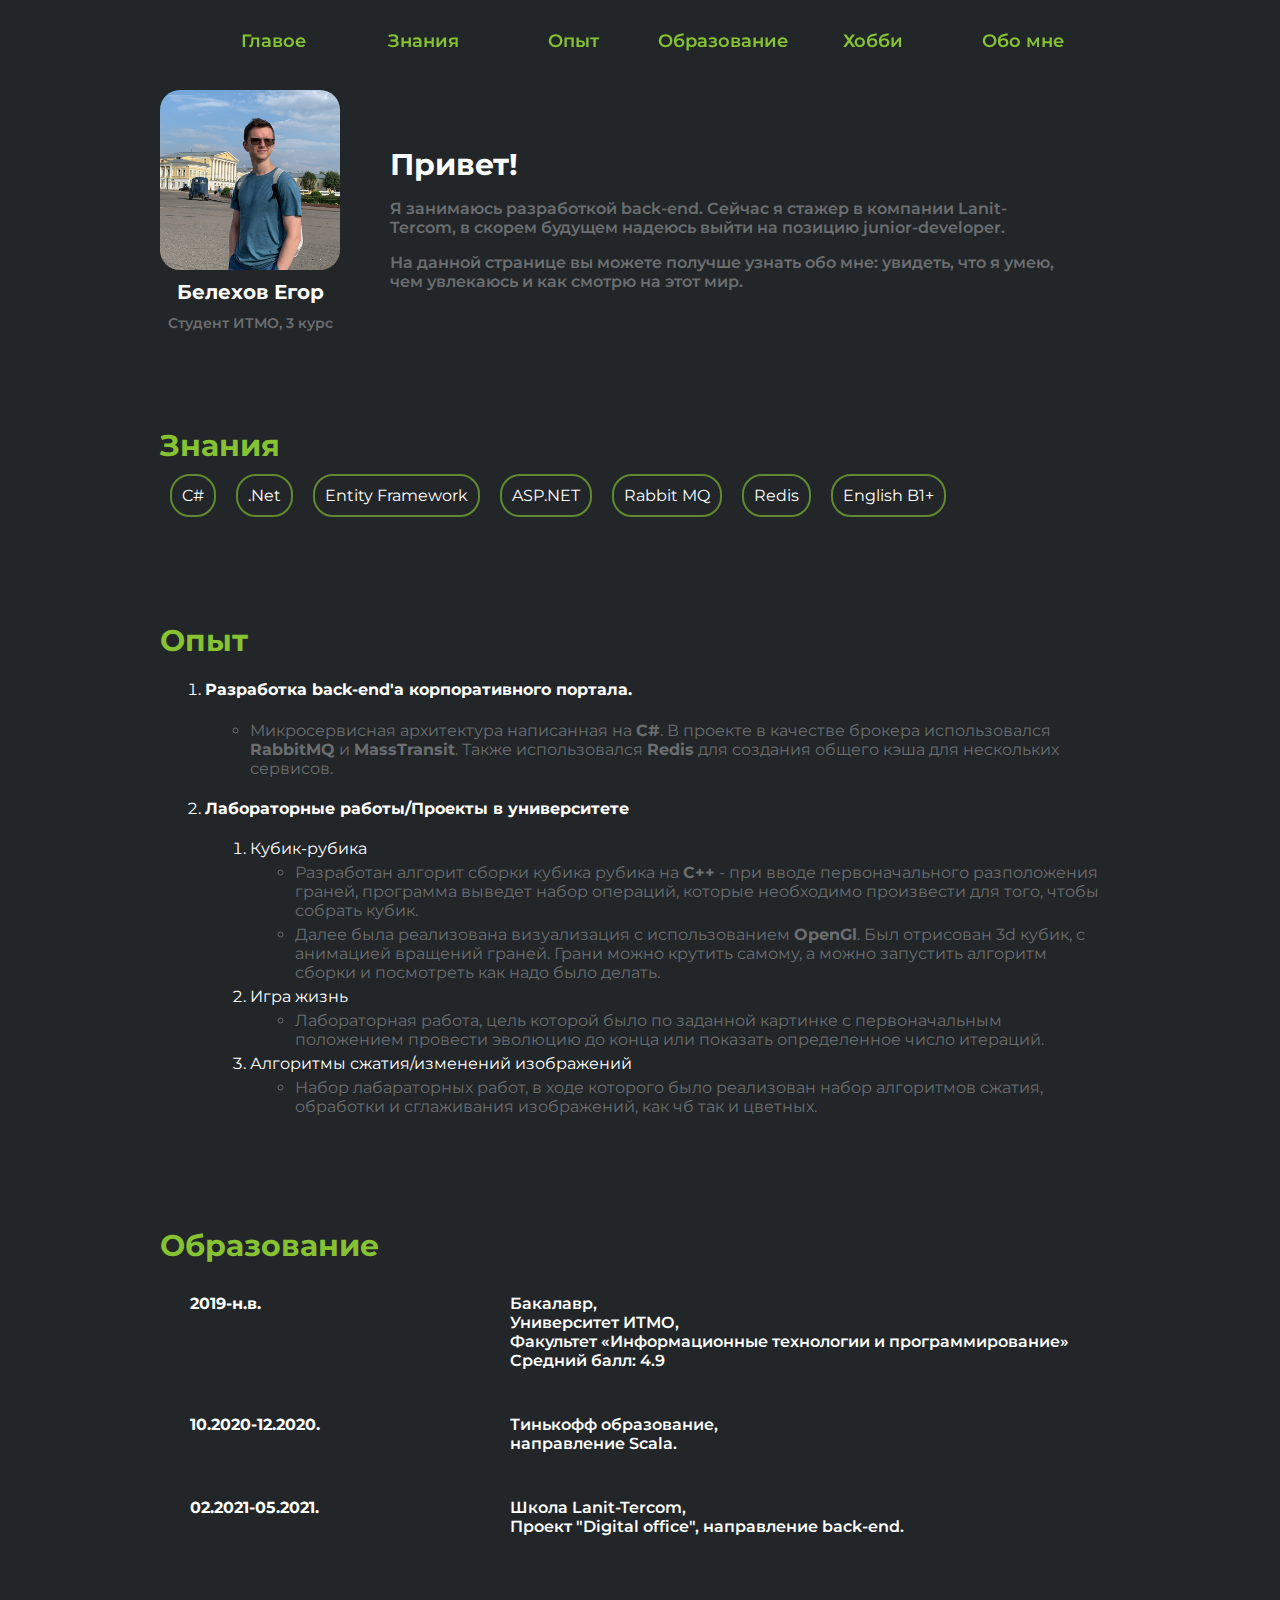
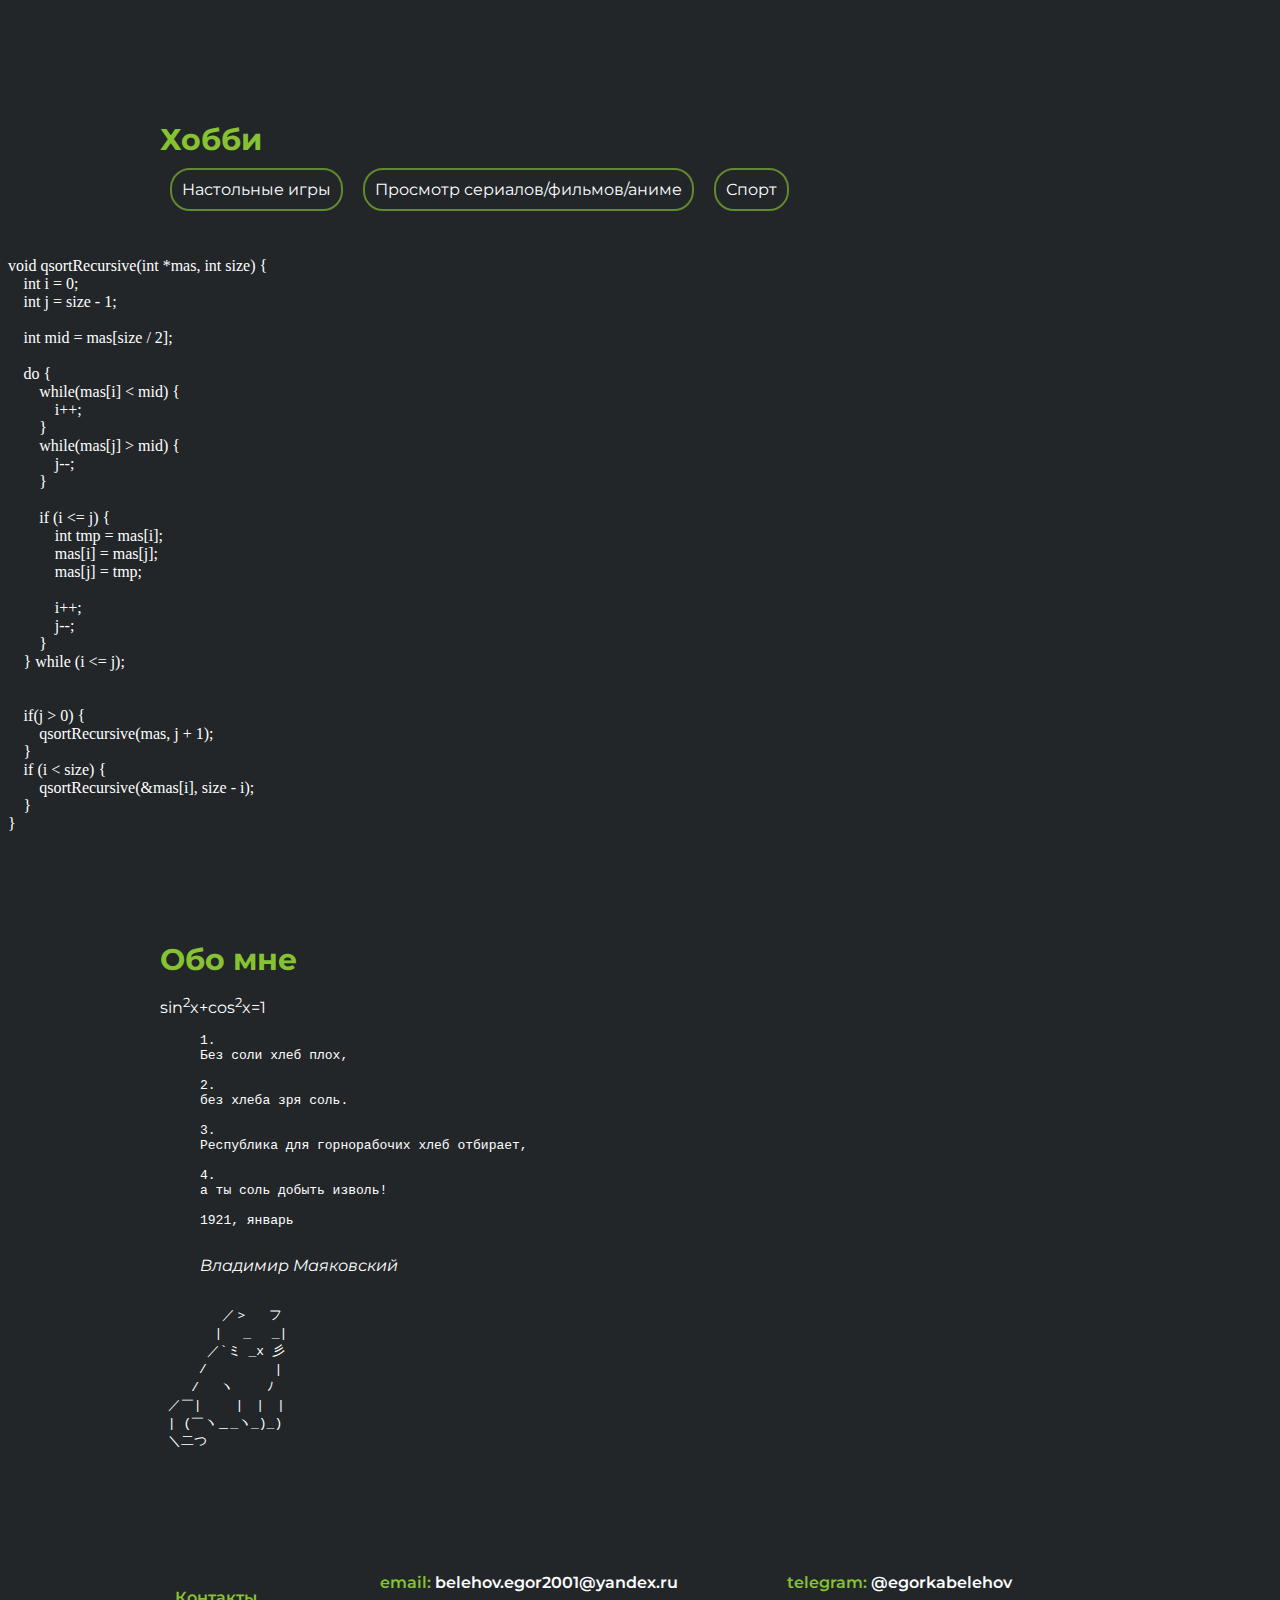
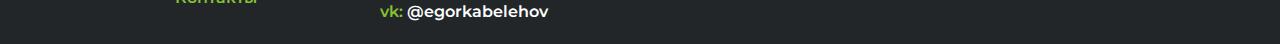
==== index.html @ eebfa051 "add styles" ====
<!DOCTYPE html>
<html lang="ru">
	<head>
		<meta charset="utf-8">
		<link href="CSS/outlines.css" rel="stylesheet">
		<meta name="keywords" content="Егор,Белехов,портфолио,резюме">
		<meta name="description" content="Это резюме-портфолио Белехова Егора.">
		<title>Белехов Егор М33021</title>
		<link rel="preconnect" href="https://fonts.googleapis.com">
		<link rel="preconnect" href="https://fonts.gstatic.com" crossorigin>
		<link href="https://fonts.googleapis.com/css2?family=Montserrat:wght@400;600&display=swap" rel="stylesheet">
		<style>
			body {
				background-color: #222629;
				font-family: 'Montserrat', sans-serif;
			}
		</style>
	</head>
	<body>
		</header>
			<div class="navigation">
				<div class="navigation__row">
					<div class="navigation__item">
						<div class="navigation__tags">
							<a class="navigation__tag">Главое</a>
							<a class="navigation__tag">Знания</a>
							<a class="navigation__tag">Опыт</a>
							<a class="navigation__tag">Образование</a>
							<a class="navigation__tag">Хобби</a>
							<a class="navigation__tag">Обо мне</a>
						</div>
					</div>
				</div>
			</div>
		</header>
		<main>
			<section>
				<div class="block description">
					<div class="description__text">
						<div class="person-card">
							<div class="person-card__image" style="background: url('Resources/me.jpg') center/cover no-repeat"></div>
							<div class="person-cart__text">
								<div class="person-card__title light__text">Белехов Егор</div>
								<div class="person-card__subtitle dark__text">Студент ИТМО, 3 курс</div>
							</div>
						</div>
					</div>
					<div class="description__text">
							<p class="description__title block__title light__text">Привет!</p>
							<p class="block__subtitle dark__text">Я занимаюсь разработкой back-end. Сейчас я стажер в компании Lanit-Tercom, в скорем будущем надеюсь выйти на позицию junior-developer.</p>
							<p class="block__subtitle dark__text">На данной странице вы можете получше узнать обо мне: увидеть, что я умею, чем увлекаюсь и как смотрю на этот мир.</p>
					</div>
				</div>
			</section>
			<section>
				<div class="block skills">
					<div class="block__title green__text">Знания</div>
					<div class="skills__list">
						<div class="skill light__text">C#</div>
						<div class="skill light__text">.Net</div>
						<div class="skill light__text">Entity Framework</div>
						<div class="skill light__text">ASP.NET</div>
						<div class="skill light__text">Rabbit MQ</div>
						<div class="skill light__text">Redis</div>
						<div class="skill light__text">English B1+</div>
					</div>
				</div>
			</section>
			<section>
				<div class="block experience">
					<div class="block__title green__text">Опыт</div>
					<ol>
						<li>
							<h4>Разработка back-end'а корпоративного портала.</h4>
							<ul>
								<li>
									Микросервисная архитектура написанная на <b>C#</b>. В проекте в качестве брокера использовался <b>RabbitMQ</b> и <b>MassTransit</b>. 
									Также использовался <b>Redis</b> для создания общего кэша для нескольких сервисов.
								</li>
							</ul>
						</li>
						<li>
							<h4>Лабораторные работы/Проекты в университете</h4>
							<ol>
								<li>
									Кубик-рубика
									<ul>
										<li>
											Разработан алгорит сборки кубика рубика на <b>C++</b> - при вводе первоначального разположения граней, 
											программа выведет набор операций, которые необходимо произвести для того, чтобы собрать кубик. 
										</li>
										<li>
											Далее была реализована визуализация с использованием <b>OpenGl</b>. Был отрисован 3d кубик, с анимацией вращений граней. 
											Грани можно крутить самому, а можно запустить алгоритм сборки и посмотреть как надо было делать.
										</li>
									</ul>
								</li>
								<li>
									Игра жизнь
									<ul>
										<li>
											Лабораторная работа, цель которой было по заданной картинке с первоначальным положением провести эволюцию до конца или показать определенное число итераций.
										</li>
									</ul>
								</li>
								<li>
									Алгоритмы сжатия/изменений изображений
									<ul>
										<li>
											Набор лабараторных работ, в ходе которого было реализован набор алгоритмов сжатия, обработки и сглаживания изображений, как чб так и цветных.
										</li>
									</ul>
								</li>
							</ol>
						</li>
					</ol>
				</div>
			</section>
			<section>
				<div class="block education">
					<div class="block__title green__text">Образование</div>
					<div class="education__table">
						<div class="education__title-small">2019-н.в.</div>
						<div class="education__subtitle">
							Бакалавр,
							<br>
							Университет ИТМО,
							<br>
							Факультет «Информационные технологии и программирование»
							<br>
							Средний балл: 4.9
						</div>
						<div class="education__title-small">10.2020-12.2020.</div>
						<div class="education__subtitle">
							Тинькофф образование,
							<br>
							направление Scala.
						</div>
						<div class="education__title-small">02.2021-05.2021.</div>
						<div class="education__subtitle">
							Школа Lanit-Tercom,
							<br>
							Проект "Digital office", направление back-end.
						</div>
					</div>
				</div>
			</section>
			<section>
				<div class="block hobbies">
					<div class="block__title green__text">Хобби</div>
						<div class="hobbies__list">
							<div class="hobby light__text">Настольные игры</div>
							<div class="hobby light__text">Просмотр сериалов/фильмов/аниме</div>
							<div class="hobby light__text">Спорт</div>
						</div>
				</div>
			</section>
				<pre><code>
void qsortRecursive(int *mas, int size) {
	int i = 0;
	int j = size - 1;

	int mid = mas[size / 2];

	do {
		while(mas[i] < mid) {
			i++;
		}
		while(mas[j] > mid) {
			j--;
		}

		if (i <= j) {
			int tmp = mas[i];
			mas[i] = mas[j];
			mas[j] = tmp;

			i++;
			j--;
		}
	} while (i <= j);


	if(j > 0) {
		qsortRecursive(mas, j + 1);
	}
	if (i < size) {
		qsortRecursive(&mas[i], size - i);
	}
}
				</code></pre>
			<section>
				<div class="block about">
					<div class="block__title green__text">Обо мне</div>
					<p>sin<sup>2</sup>x+cos<sup>2</sup>x=1</p>
					<blockquote class="light__text">
						<pre>
1.
Без соли хлеб плох,

2.
без хлеба зря соль.

3.
Республика для горнорабочих хлеб отбирает,

4.
а ты соль добыть изволь!

1921, январь
						</pre>
						<cite class="light__text">
							Владимир Маяковский
						</cite>
					</blockquote>
				
					<pre><font color="#FFFFFF">
        ／＞　 フ
       | 　_　 _|
      ／`ミ _x 彡
     /　　　 　 |
    /　 ヽ　　 ﾉ
 ／￣|　　 |　|　|
 | (￣ヽ＿_ヽ_)_)
 ＼二つ
					</font></pre>
				</div>
			</section>
		</main>
		<footer>
			<div class="block contact__list">
				<div class="contact__title">Контакты</div>
				<div class="contact">
					<span class="green__text">email: </span>
					<span class="light__text">belehov.egor2001@yandex.ru</span>
				</div>
				<div class="contact">
					<span class="green__text">vk: </span>
					<span class="light__text">@egorkabelehov</span>
				</div>
				<div class="contact">
					<span class="green__text">telegram: </span>
					<span class="light__text">@egorkabelehov</span>
				</div>
			</div>
		</footer>
	</body>
</html>
---- CSS/outlines.css ----
p {
  text-align: left;
  font-size: 16px;
	color: #FFFFFF;
}

ol {
	color: #FEFFFF;
}

ul {
  list-style-type: circle;
	color: #6B6E70;
	font-size: 16px;
}

li {
	margin: 5px;
}

h4 {
	color: #FEFFFF;
}

code {
	font-family: Inconsolata, Monaco, Consolas;
	tab-size: 2;
	color: #FFFFFF;
	margin-left: auto;
	margin-right: auto;
}

.dark__text {
	color: #6B6E70;
}

.light__text {
	color: #FEFFFF;
}

.green__text {
	color: #86C232;
}

.navigation {
	font-weight: 600;
	z-index: 5;
	position: fixed;
	top: 0px;
	width: 100%;
	background-image: linear-gradient(rgba(34, 38, 41, 1), rgba(34, 38, 41, 0));
}

.navigation__row {
	font-size: 18px;
	display: flex;
	justify-content: space-between;
	margin-left: auto;
	margin-right: auto;
	padding: 30px;
	max-width: 1200px;
	align-items: center;
}

.navigation__tags {
	display: flex;
	justify-content: center;
}

.navigation__item {
	text-align: center;
	width: 100px;
	flex-grow: 2;
}

.navigation__tag {
	color: #86C232;
	width: 150px;
	text-align: center;
}

.block {
	padding: 20px;
	margin: 70px auto;
	width: 100%;
	box-sizing: border-box;
	position: relative;
}
.block:last-child {
	padding-bottom: 5px;
}

.description {
	max-width: 1000px;
	display: flex;
	justify-content: space-between;
	align-items: center;
}

.description:nth-child(2) {
	flex-grow: 2;
}

.description__text {
	text-align: left;
	margin-right: 50px;
}

.description__title {
	margin-bottom: 15px;
}

.block__title {
	font-size: 30px;
	font-weight: 700;
}

.block__subtitle {
	text-align: left;
	font-weight: 600;
	font-size: 16px;
	margin-bottom: 15px;
}

.person-card {
	display: grid;
	grid-columns: auto;
	grid-row-gap: 10px;
	text-align: center;
}

.person-card__image {
  height: 180px;
  width: 180px;
  border-radius: 20px;
  background: white;
  margin-left: auto;
  margin-right: auto;
}

.person-card__title {
  font-weight: 700;
  font-size: 20px;
	margin-bottom: 10px;
}

.person-card__subtitle {
  font-weight: 600;
  font-size: 14px;
}

.skills {
	max-width: 1000px;
	align-items: left;
}

.skills__list {
	max-width: 1000px;
	display: flex;
	flex-wrap: wrap;
	align-items: center;
}

.skill {
	margin: 10px;
	padding: 10px;
	border-color: #61892F;
	border-style: solid;
	border-width: 2px;
	border-radius: 20px;
	font-size: 16px;
}

.experience {
	max-width: 1000px;
	align-items: left;
}

.education {
	max-width: 1000px;
	align-items: left;
}

.hobbies {
	max-width: 1000px;
	align-items: left;
}

.hobbies__list {
	max-width: 1000px;
	display: flex;
	flex-wrap: wrap;
	align-items: center;
}

.hobby {
	margin: 10px;
	padding: 10px;
	border-color: #61892F;
	border-style: solid;
	border-width: 2px;
	border-radius: 20px;
	font-size: 16px;
}

.about {
	max-width: 1000px;
	align-items: left;
}

.education__table {
	display: grid;
	grid-template-columns: 1fr 2fr;
	grid-template-rows: auto;
	grid-row-gap: 30px;
	grid-column-gap: 30px;
	text-align: left;
	padding: 30px;
	margin-bottom: 45px;
}

.education__title-small {
	font-weight: 700;
	color: #FEFFFF;
}

.education__subtitle {
	color: #FEFFFF;
	text-align: left;
	font-weight: 600;
	font-size: 16px;
	margin-bottom: 15px;
}

.block:last-child {
    margin-bottom: 0;
}

.contact__list {
	max-width: 1000px;
	max-height: 100px;
	display: flex;
	flex-direction: column;
	flex-wrap: wrap;
	justify-content: space-between;
	align-items: right;
}

.contact__title {
	font-weight: 600;
	font-size: 16px;
	color: #86C232;
	padding: 15px;
}

.contact {
	font-size: 16px;
	text-align: left;
	font-weight: 600;
	margin-bottom: 10px;
}
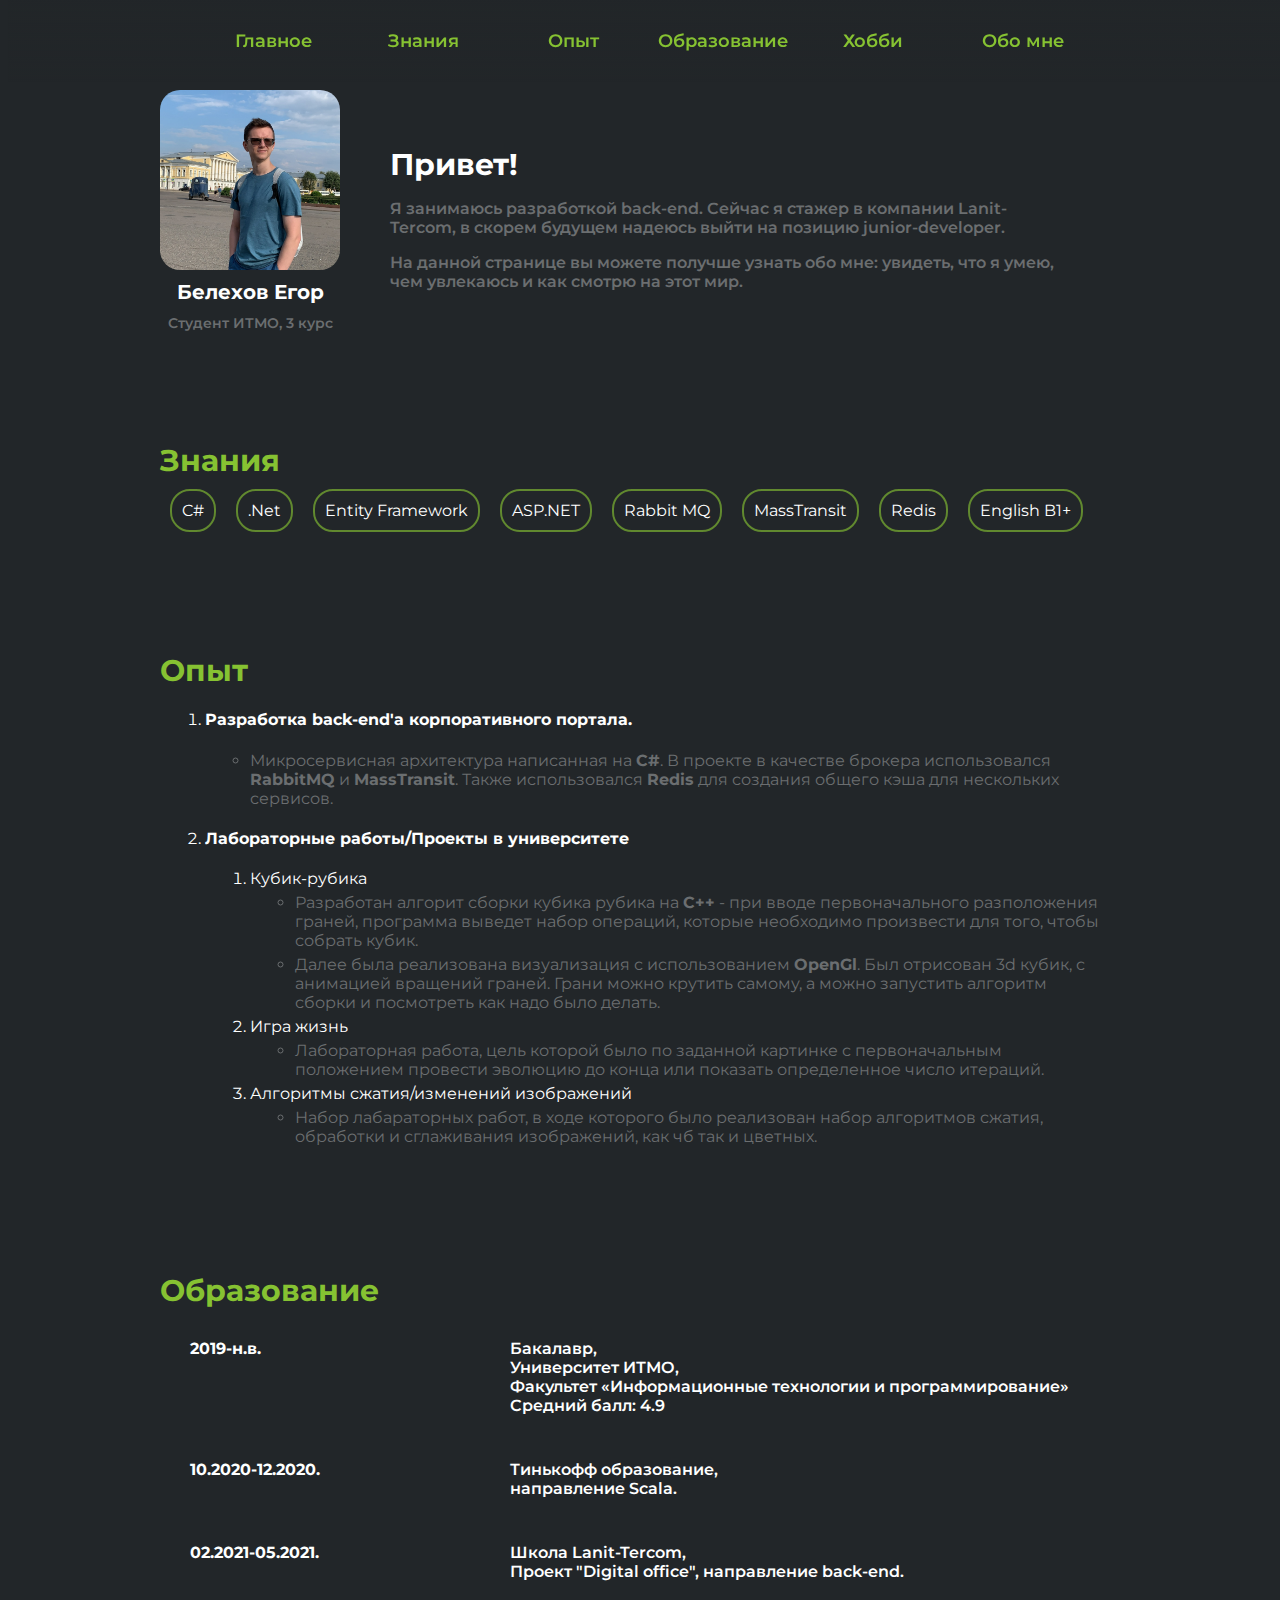
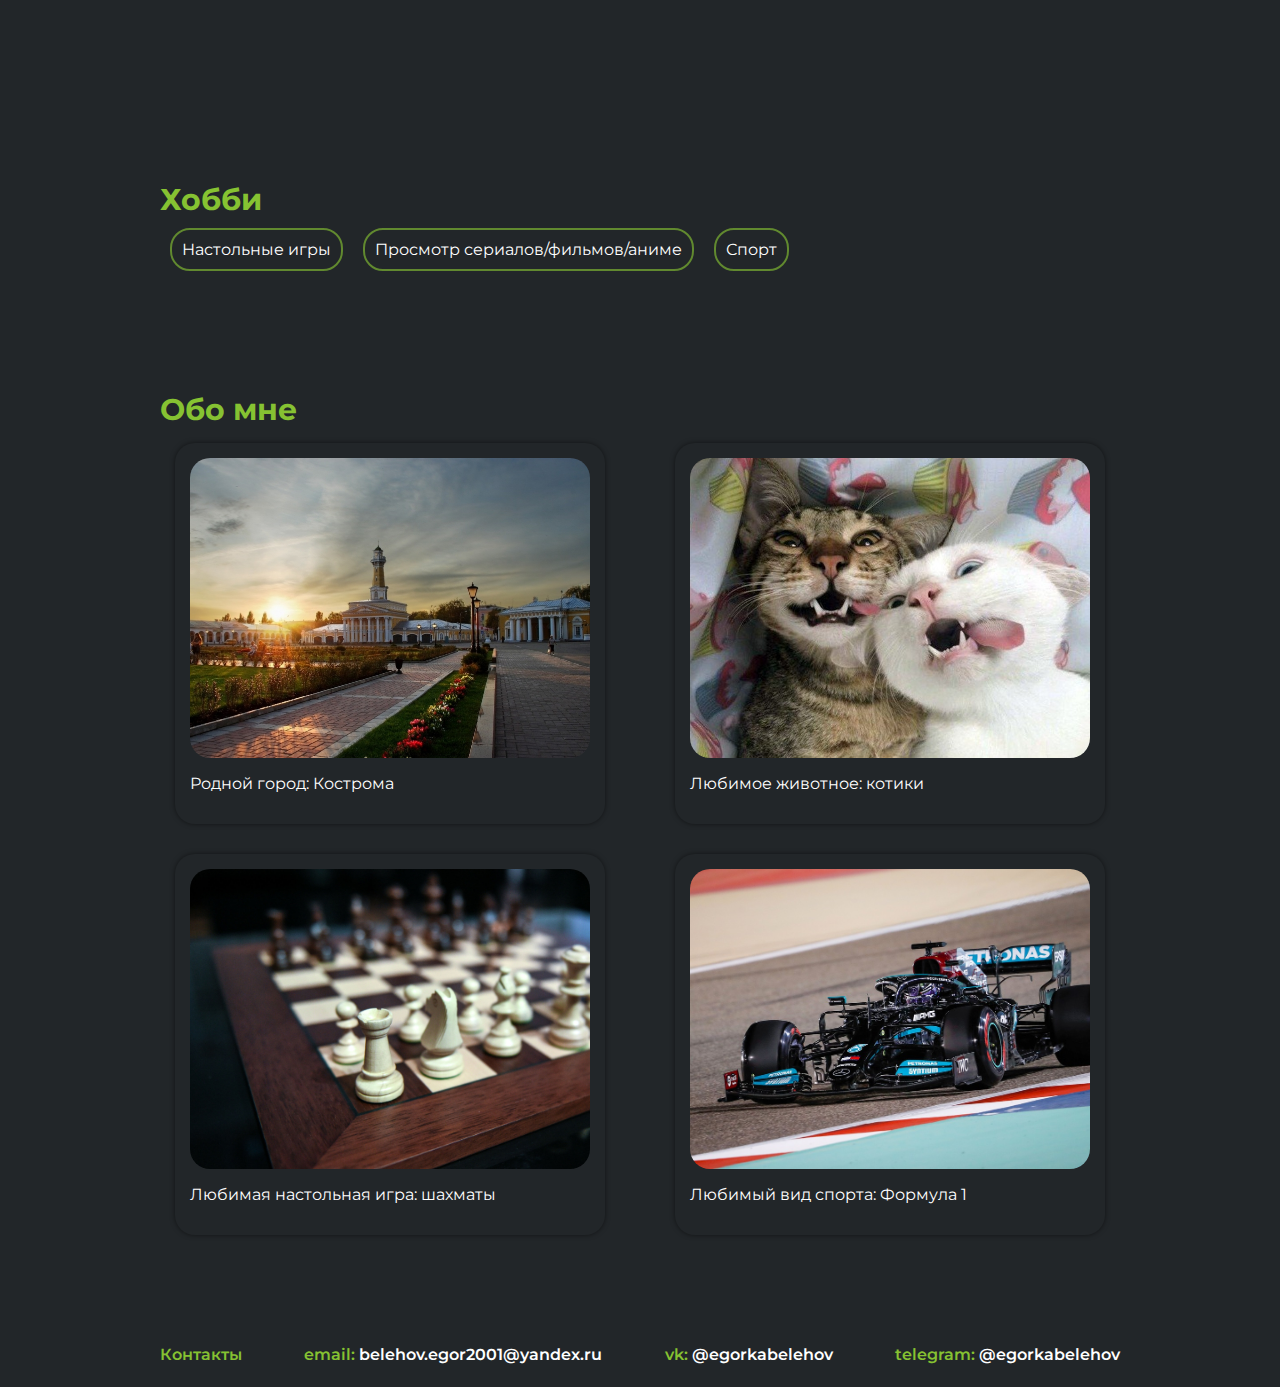
==== commit 13a8ee91: "rework about me" ====
--- a/index.html
+++ b/index.html
@@ -22,223 +22,176 @@
 				<div class="navigation__row">
 					<div class="navigation__item">
 						<div class="navigation__tags">
-							<a class="navigation__tag">Главое</a>
-							<a class="navigation__tag">Знания</a>
-							<a class="navigation__tag">Опыт</a>
-							<a class="navigation__tag">Образование</a>
-							<a class="navigation__tag">Хобби</a>
-							<a class="navigation__tag">Обо мне</a>
+							<a class="navigation__tag" href="#main">Главное</a>
+							<a class="navigation__tag" href="#my_skills">Знания</a>
+							<a class="navigation__tag" href="#my_experience">Опыт</a>
+							<a class="navigation__tag" href="#my_edu">Образование</a>
+							<a class="navigation__tag" href="#my_hobby">Хобби</a>
+							<a class="navigation__tag" href="#about_me">Обо мне</a>
 						</div>
 					</div>
 				</div>
 			</div>
 		</header>
 		<main>
-			<section>
-				<div class="block description">
-					<div class="description__text">
-						<div class="person-card">
-							<div class="person-card__image" style="background: url('Resources/me.jpg') center/cover no-repeat"></div>
-							<div class="person-cart__text">
-								<div class="person-card__title light__text">Белехов Егор</div>
-								<div class="person-card__subtitle dark__text">Студент ИТМО, 3 курс</div>
-							</div>
+			<section class="block description">
+				<a class="anchor" name="main"></a>
+				<div class="description__text">
+					<div class="person-card">
+						<div class="person-card__image" style="background: url('Resources/me.jpg') center/cover no-repeat"></div>
+						<div class="person-cart__text">
+							<div class="person-card__title light__text">Белехов Егор</div>
+							<div class="person-card__subtitle dark__text">Студент ИТМО, 3 курс</div>
 						</div>
 					</div>
-					<div class="description__text">
-							<p class="description__title block__title light__text">Привет!</p>
-							<p class="block__subtitle dark__text">Я занимаюсь разработкой back-end. Сейчас я стажер в компании Lanit-Tercom, в скорем будущем надеюсь выйти на позицию junior-developer.</p>
-							<p class="block__subtitle dark__text">На данной странице вы можете получше узнать обо мне: увидеть, что я умею, чем увлекаюсь и как смотрю на этот мир.</p>
-					</div>
-				</div>
-			</section>
-			<section>
-				<div class="block skills">
-					<div class="block__title green__text">Знания</div>
-					<div class="skills__list">
-						<div class="skill light__text">C#</div>
-						<div class="skill light__text">.Net</div>
-						<div class="skill light__text">Entity Framework</div>
-						<div class="skill light__text">ASP.NET</div>
-						<div class="skill light__text">Rabbit MQ</div>
-						<div class="skill light__text">Redis</div>
-						<div class="skill light__text">English B1+</div>
-					</div>
-				</div>
-			</section>
-			<section>
-				<div class="block experience">
-					<div class="block__title green__text">Опыт</div>
-					<ol>
-						<li>
-							<h4>Разработка back-end'а корпоративного портала.</h4>
-							<ul>
-								<li>
-									Микросервисная архитектура написанная на <b>C#</b>. В проекте в качестве брокера использовался <b>RabbitMQ</b> и <b>MassTransit</b>. 
-									Также использовался <b>Redis</b> для создания общего кэша для нескольких сервисов.
-								</li>
-							</ul>
-						</li>
-						<li>
-							<h4>Лабораторные работы/Проекты в университете</h4>
-							<ol>
-								<li>
-									Кубик-рубика
-									<ul>
-										<li>
-											Разработан алгорит сборки кубика рубика на <b>C++</b> - при вводе первоначального разположения граней, 
-											программа выведет набор операций, которые необходимо произвести для того, чтобы собрать кубик. 
-										</li>
-										<li>
-											Далее была реализована визуализация с использованием <b>OpenGl</b>. Был отрисован 3d кубик, с анимацией вращений граней. 
-											Грани можно крутить самому, а можно запустить алгоритм сборки и посмотреть как надо было делать.
-										</li>
-									</ul>
-								</li>
-								<li>
-									Игра жизнь
-									<ul>
-										<li>
-											Лабораторная работа, цель которой было по заданной картинке с первоначальным положением провести эволюцию до конца или показать определенное число итераций.
-										</li>
-									</ul>
-								</li>
-								<li>
-									Алгоритмы сжатия/изменений изображений
-									<ul>
-										<li>
-											Набор лабараторных работ, в ходе которого было реализован набор алгоритмов сжатия, обработки и сглаживания изображений, как чб так и цветных.
-										</li>
-									</ul>
-								</li>
-							</ol>
-						</li>
-					</ol>
-				</div>
-			</section>
-			<section>
-				<div class="block education">
-					<div class="block__title green__text">Образование</div>
-					<div class="education__table">
-						<div class="education__title-small">2019-н.в.</div>
-						<div class="education__subtitle">
-							Бакалавр,
-							<br>
-							Университет ИТМО,
-							<br>
-							Факультет «Информационные технологии и программирование»
-							<br>
-							Средний балл: 4.9
-						</div>
-						<div class="education__title-small">10.2020-12.2020.</div>
-						<div class="education__subtitle">
-							Тинькофф образование,
-							<br>
-							направление Scala.
-						</div>
-						<div class="education__title-small">02.2021-05.2021.</div>
-						<div class="education__subtitle">
-							Школа Lanit-Tercom,
-							<br>
-							Проект "Digital office", направление back-end.
-						</div>
-					</div>
-				</div>
-			</section>
-			<section>
-				<div class="block hobbies">
-					<div class="block__title green__text">Хобби</div>
-						<div class="hobbies__list">
-							<div class="hobby light__text">Настольные игры</div>
-							<div class="hobby light__text">Просмотр сериалов/фильмов/аниме</div>
-							<div class="hobby light__text">Спорт</div>
-						</div>
-				</div>
-			</section>
-				<pre><code>
-void qsortRecursive(int *mas, int size) {
-	int i = 0;
-	int j = size - 1;
+				</div>
+				<div class="description__text">
+						<p class="description__title block__title light__text">Привет!</p>
+						<p class="block__subtitle dark__text">Я занимаюсь разработкой back-end. Сейчас я стажер в компании Lanit-Tercom, в скорем будущем надеюсь выйти на позицию junior-developer.</p>
+						<p class="block__subtitle dark__text">На данной странице вы можете получше узнать обо мне: увидеть, что я умею, чем увлекаюсь и как смотрю на этот мир.</p>
+				</div>
+			</section>
+				
+			<section class="block skills" >
+				<a class="anchor" name="my_skills"></a>
+				<div class="block__title green__text">Знания</div>
+				<div class="skills__list">
+					<div class="skill light__text">C#</div>
+					<div class="skill light__text">.Net</div>
+					<div class="skill light__text">Entity Framework</div>
+					<div class="skill light__text">ASP.NET</div>
+					<div class="skill light__text">Rabbit MQ</div>
+					<div class="skill light__text">MassTransit</div>
+					<div class="skill light__text">Redis</div>
+					<div class="skill light__text">English B1+</div>
+				</div>
+			</section>
+				
+			<section class="block experience">
+				<a class="anchor" name="my_experience"></a>
+				<div class="block__title green__text">Опыт</div>
+				<ol>
+					<li>
+						<h4>Разработка back-end'а корпоративного портала.</h4>
+						<ul>
+							<li>
+								Микросервисная архитектура написанная на <b>C#</b>. В проекте в качестве брокера использовался <b>RabbitMQ</b> и <b>MassTransit</b>. 
+								Также использовался <b>Redis</b> для создания общего кэша для нескольких сервисов.
+							</li>
+						</ul>
+					</li>
+					<li>
+						<h4>Лабораторные работы/Проекты в университете</h4>
+						<ol>
+							<li>
+								Кубик-рубика
+								<ul>
+									<li>
+										Разработан алгорит сборки кубика рубика на <b>C++</b> - при вводе первоначального разположения граней, 
+										программа выведет набор операций, которые необходимо произвести для того, чтобы собрать кубик. 
+									</li>
+									<li>
+										Далее была реализована визуализация с использованием <b>OpenGl</b>. Был отрисован 3d кубик, с анимацией вращений граней. 
+										Грани можно крутить самому, а можно запустить алгоритм сборки и посмотреть как надо было делать.
+									</li>
+								</ul>
+							</li>
+							<li>
+								Игра жизнь
+								<ul>
+									<li>
+										Лабораторная работа, цель которой было по заданной картинке с первоначальным положением провести эволюцию до конца или показать определенное число итераций.
+									</li>
+								</ul>
+							</li>
+							<li>
+								Алгоритмы сжатия/изменений изображений
+								<ul>
+									<li>
+										Набор лабараторных работ, в ходе которого было реализован набор алгоритмов сжатия, обработки и сглаживания изображений, как чб так и цветных.
+									</li>
+								</ul>
+							</li>
+						</ol>
+					</li>
+				</ol>
+			</section>
 
-	int mid = mas[size / 2];
-
-	do {
-		while(mas[i] < mid) {
-			i++;
-		}
-		while(mas[j] > mid) {
-			j--;
-		}
-
-		if (i <= j) {
-			int tmp = mas[i];
-			mas[i] = mas[j];
-			mas[j] = tmp;
-
-			i++;
-			j--;
-		}
-	} while (i <= j);
-
-
-	if(j > 0) {
-		qsortRecursive(mas, j + 1);
-	}
-	if (i < size) {
-		qsortRecursive(&mas[i], size - i);
-	}
-}
-				</code></pre>
-			<section>
-				<div class="block about">
-					<div class="block__title green__text">Обо мне</div>
-					<p>sin<sup>2</sup>x+cos<sup>2</sup>x=1</p>
-					<blockquote class="light__text">
-						<pre>
-1.
-Без соли хлеб плох,
-
-2.
-без хлеба зря соль.
-
-3.
-Республика для горнорабочих хлеб отбирает,
-
-4.
-а ты соль добыть изволь!
-
-1921, январь
-						</pre>
-						<cite class="light__text">
-							Владимир Маяковский
-						</cite>
-					</blockquote>
+			<section class="block education">
+				<a class="anchor" name="my_edu"></a>
+				<div class="block__title green__text">Образование</div>
+				<div class="education__table">
+					<div class="education__title-small">2019-н.в.</div>
+					<div class="education__subtitle">
+						Бакалавр,
+						<br>
+						Университет ИТМО,
+						<br>
+						Факультет «Информационные технологии и программирование»
+						<br>
+						Средний балл: 4.9
+					</div>
+					<div class="education__title-small">10.2020-12.2020.</div>
+					<div class="education__subtitle">
+						Тинькофф образование,
+						<br>
+						направление Scala.
+					</div>
+					<div class="education__title-small">02.2021-05.2021.</div>
+					<div class="education__subtitle">
+						Школа Lanit-Tercom,
+						<br>
+						Проект "Digital office", направление back-end.
+					</div>
+				</div>
+			</section>
 				
-					<pre><font color="#FFFFFF">
-        ／＞　 フ
-       | 　_　 _|
-      ／`ミ _x 彡
-     /　　　 　 |
-    /　 ヽ　　 ﾉ
- ／￣|　　 |　|　|
- | (￣ヽ＿_ヽ_)_)
- ＼二つ
-					</font></pre>
-				</div>
-			</section>
+			<section class="block hobbies" name="my_hobby">
+				<a class="anchor" name="my_hobby"></a>
+				<div class="block__title green__text">Хобби</div>
+					<div class="hobbies__list">
+						<div class="hobby light__text">Настольные игры</div>
+						<div class="hobby light__text">Просмотр сериалов/фильмов/аниме</div>
+						<div class="hobby light__text">Спорт</div>
+					</div>
+			</section>
+			
+			<section class="block about" name="about_me">
+				<a class="anchor" name="about_me"></a>
+				<div class="block__title green__text">Обо мне</div>
+				<div class="about__list">
+					<div class="about__card">
+						<div class="about__image" style="background: url('Resources/Kostroma.jpg') center/cover no-repeat"></div>
+						<p>Родной город: Кострома</p>
+					</div>
+					<div class="about__card">
+						<div class="about__image" style="background: url('Resources/Cats.jpg') center/cover no-repeat"></div>
+						<p>Любимое животное: котики</p>
+					</div>
+					<div class="about__card">
+						<div class="about__image" style="background: url('Resources/Chess.jpg') center/cover no-repeat"></div>
+						<p>Любимая настольная игра: шахматы</p>
+					</div>
+					<div class="about__card">
+						<div class="about__image" style="background: url('Resources/F1.jpg') center/cover no-repeat"></div>
+						<p>Любимый вид спорта: Формула 1</p>
+					</div>
+				</div>
+			</section>
+			
 		</main>
 		<footer>
-			<div class="block contact__list">
+			<div class="block contact">
 				<div class="contact__title">Контакты</div>
-				<div class="contact">
+				<div class="contact__record">
 					<span class="green__text">email: </span>
 					<span class="light__text">belehov.egor2001@yandex.ru</span>
 				</div>
-				<div class="contact">
+				<div class="contact__record">
 					<span class="green__text">vk: </span>
 					<span class="light__text">@egorkabelehov</span>
 				</div>
-				<div class="contact">
+				<div class="contact__record">
 					<span class="green__text">telegram: </span>
 					<span class="light__text">@egorkabelehov</span>
 				</div>
--- a/CSS/outlines.css
+++ b/CSS/outlines.css
@@ -1,3 +1,7 @@
+html {
+	scroll-behavior: smooth
+}
+
 p {
   text-align: left;
   font-size: 16px;
@@ -30,6 +34,11 @@
 	margin-right: auto;
 }
 
+.anchor {
+	position: absolute;
+	top: -90px;
+}
+
 .dark__text {
 	color: #6B6E70;
 }
@@ -74,6 +83,7 @@
 }
 
 .navigation__tag {
+	text-decoration: none;
 	color: #86C232;
 	width: 150px;
 	text-align: center;
@@ -86,8 +96,10 @@
 	box-sizing: border-box;
 	position: relative;
 }
+
 .block:last-child {
 	padding-bottom: 5px;
+	margin-bottom: 0;
 }
 
 .description {
@@ -203,11 +215,6 @@
 	font-size: 16px;
 }
 
-.about {
-	max-width: 1000px;
-	align-items: left;
-}
-
 .education__table {
 	display: grid;
 	grid-template-columns: 1fr 2fr;
@@ -232,15 +239,41 @@
 	margin-bottom: 15px;
 }
 
-.block:last-child {
-    margin-bottom: 0;
-}
-
-.contact__list {
+.about {
+	max-width: 1000px;
+	align-items: center;
+}
+
+.about__list {
+	max-width: 1000px;
+	display: flex;
+	flex-wrap: wrap;
+	align-items: center;
+	justify-content: space-between;
+}
+
+.about__card {
+	border-radius: 20px;
+	display: inline-block;
+	padding: 15px;
+	margin: 15px;
+	position: relative;
+	box-shadow: 0 0 5px rgb(0 0 0 / 50%);
+}
+
+.about__image {
+	height: 300px;
+	width: 400px;
+  border-radius: 20px;
+  margin-left: auto;
+  margin-right: auto;
+}
+
+.contact {
 	max-width: 1000px;
 	max-height: 100px;
 	display: flex;
-	flex-direction: column;
+	flex-direction: rows;
 	flex-wrap: wrap;
 	justify-content: space-between;
 	align-items: right;
@@ -250,10 +283,10 @@
 	font-weight: 600;
 	font-size: 16px;
 	color: #86C232;
-	padding: 15px;
-}
-
-.contact {
+	margin-bottom: 10px;
+}
+
+.contact__record {
 	font-size: 16px;
 	text-align: left;
 	font-weight: 600;
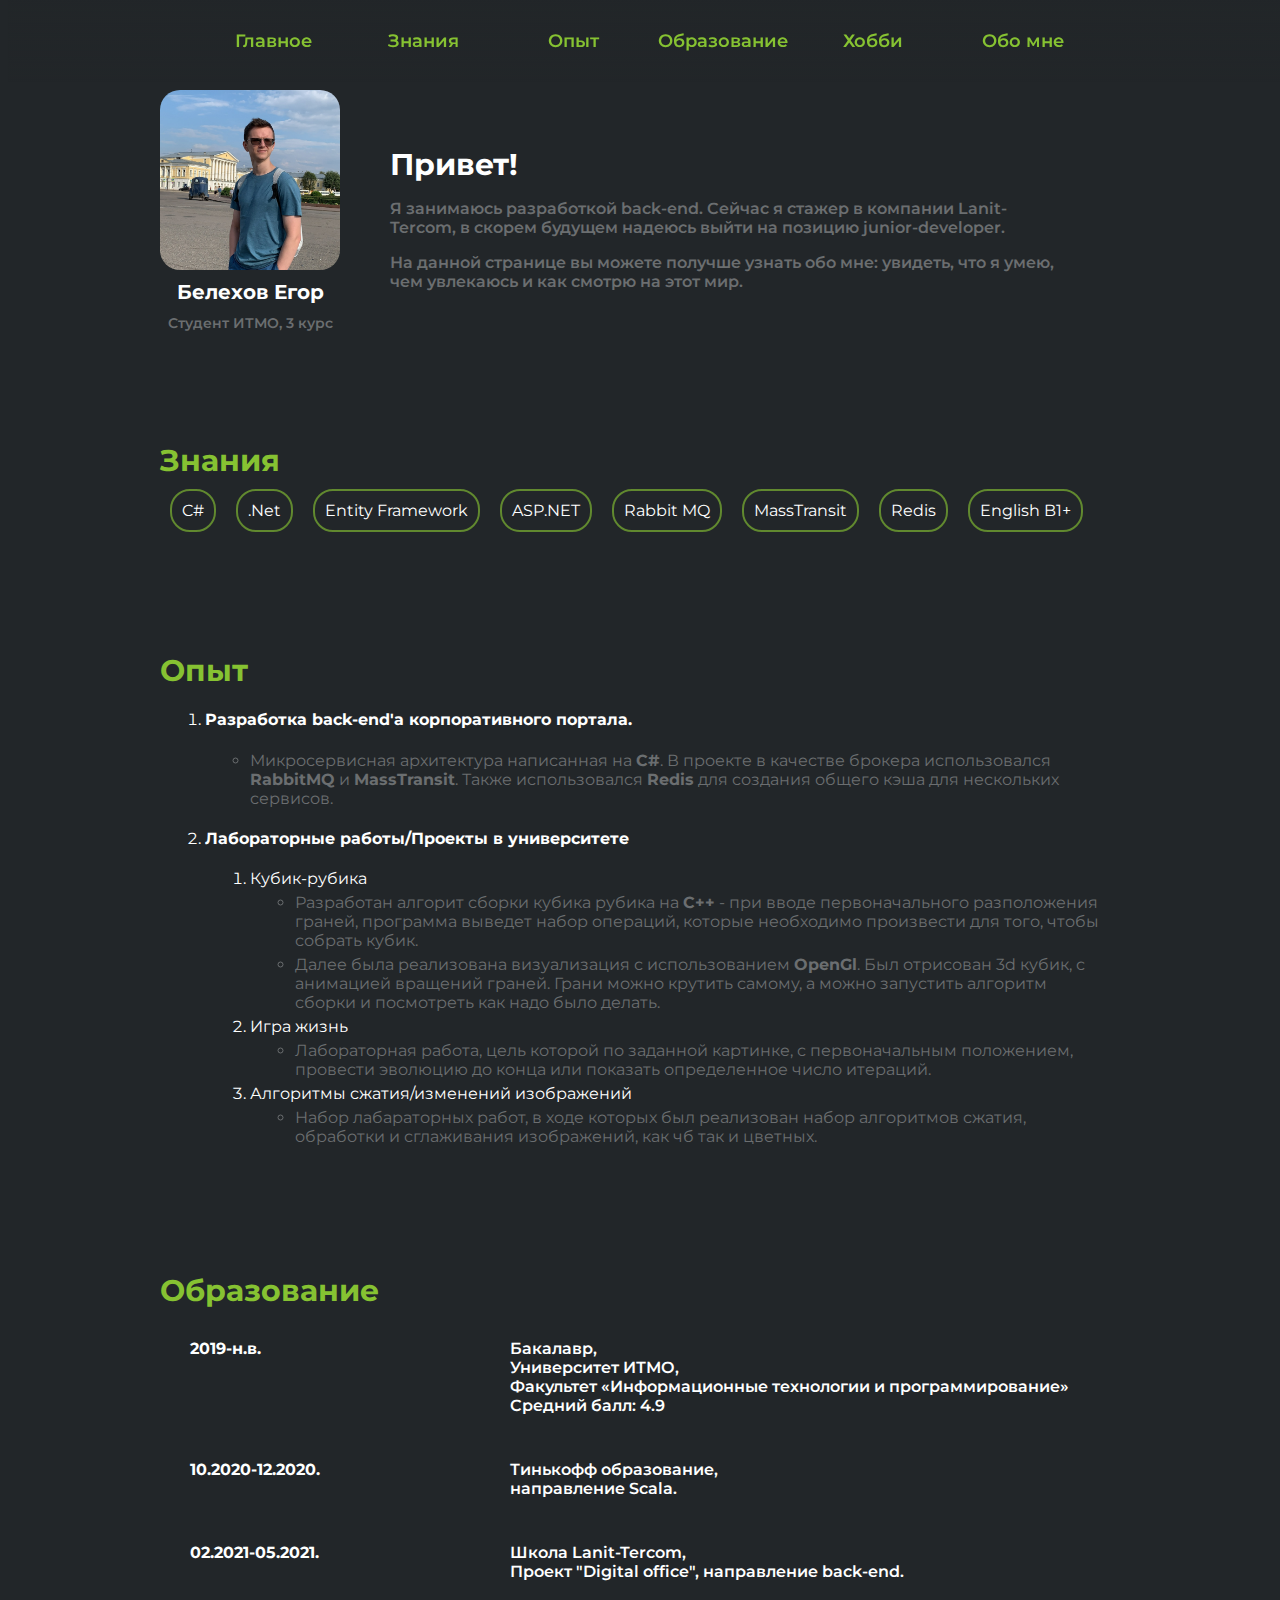
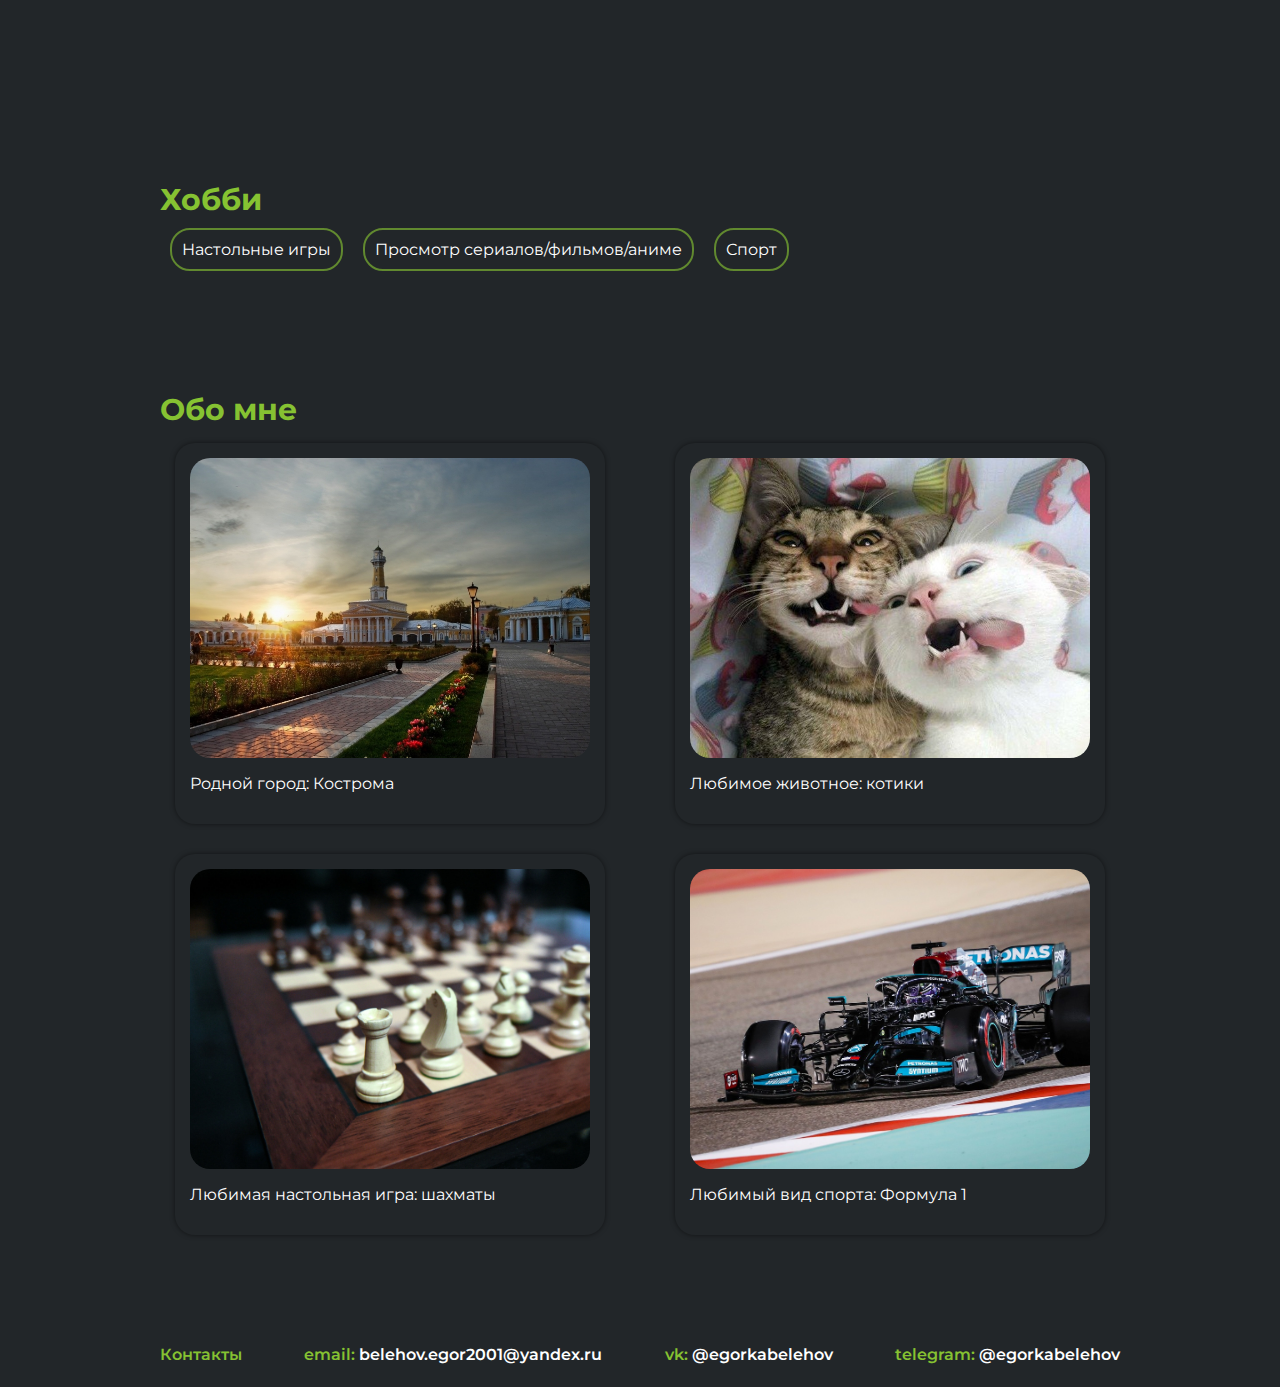
==== commit 79fd5134: "fix test" ====
--- a/index.html
+++ b/index.html
@@ -100,7 +100,7 @@
 								Игра жизнь
 								<ul>
 									<li>
-										Лабораторная работа, цель которой было по заданной картинке с первоначальным положением провести эволюцию до конца или показать определенное число итераций.
+										Лабораторная работа, цель которой по заданной картинке, с первоначальным положением, провести эволюцию до конца или показать определенное число итераций.
 									</li>
 								</ul>
 							</li>
@@ -108,7 +108,7 @@
 								Алгоритмы сжатия/изменений изображений
 								<ul>
 									<li>
-										Набор лабараторных работ, в ходе которого было реализован набор алгоритмов сжатия, обработки и сглаживания изображений, как чб так и цветных.
+										Набор лабараторных работ, в ходе которых был реализован набор алгоритмов сжатия, обработки и сглаживания изображений, как чб так и цветных.
 									</li>
 								</ul>
 							</li>
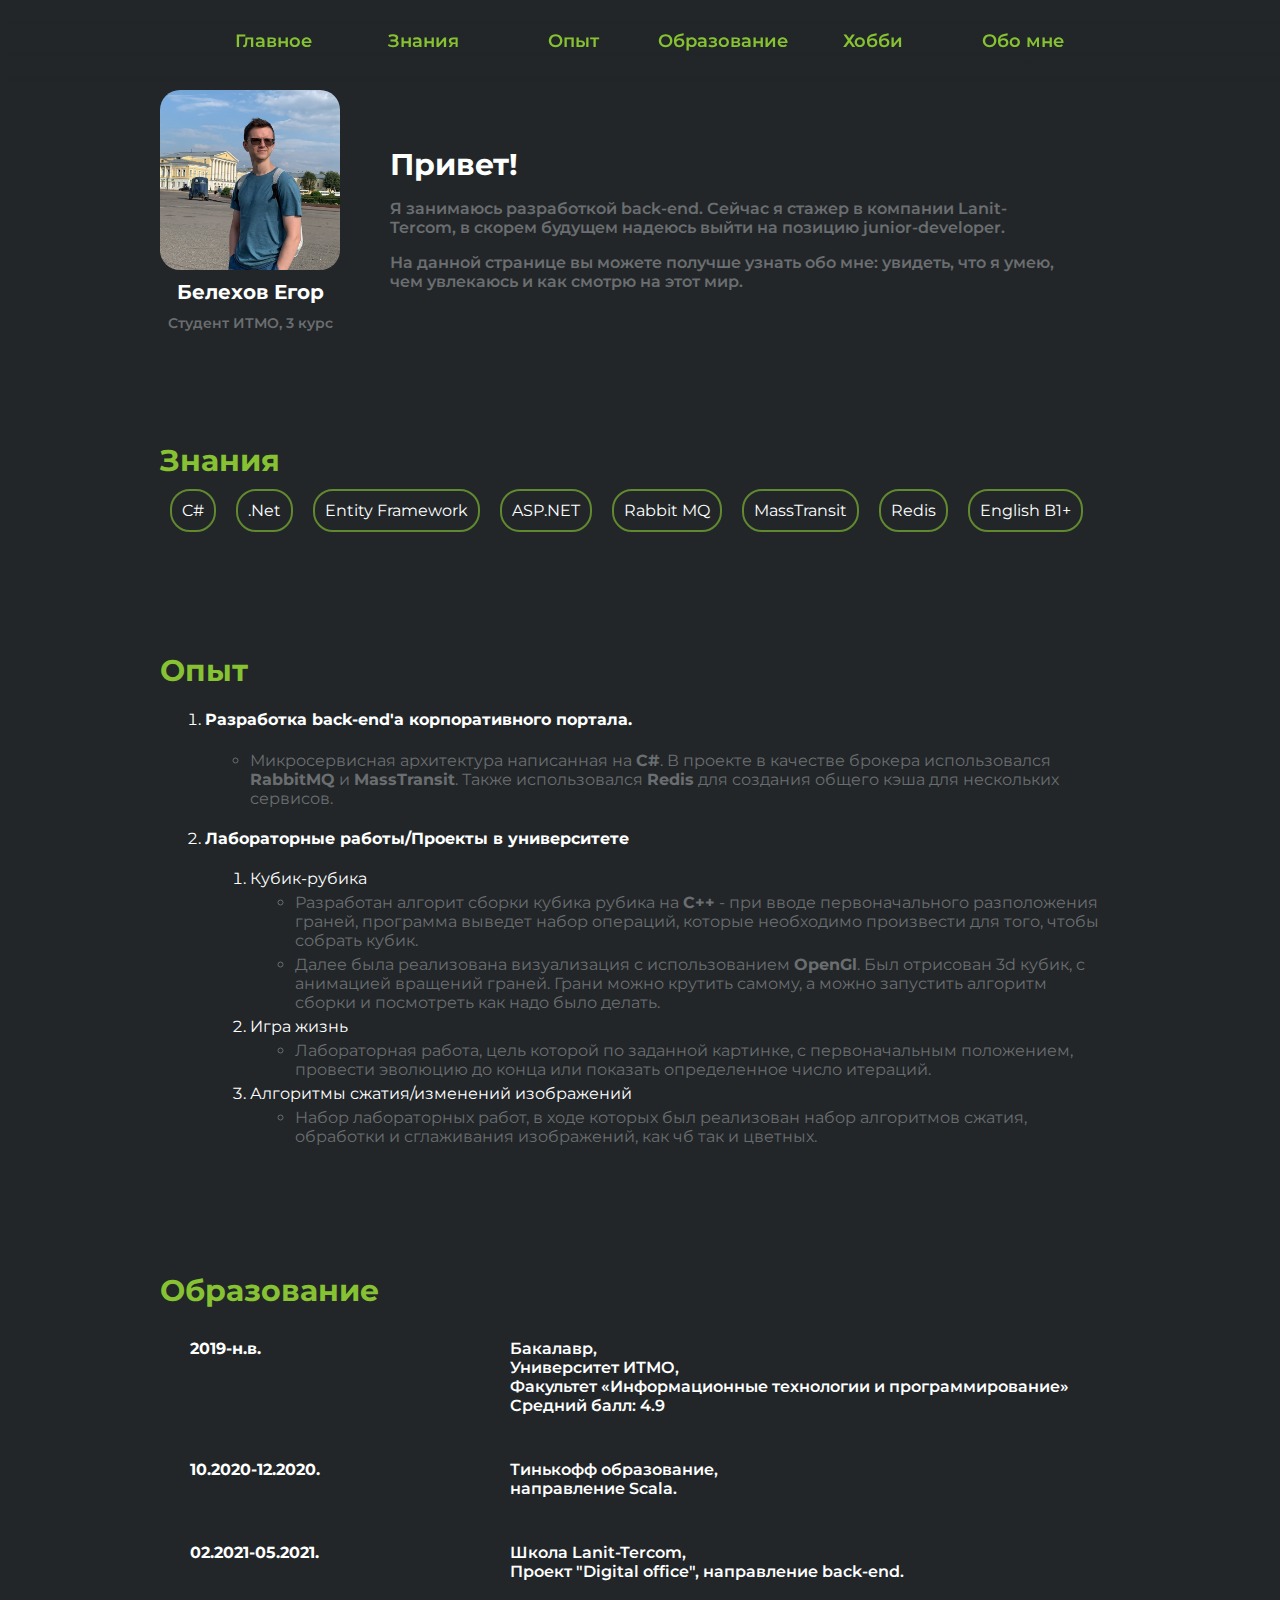
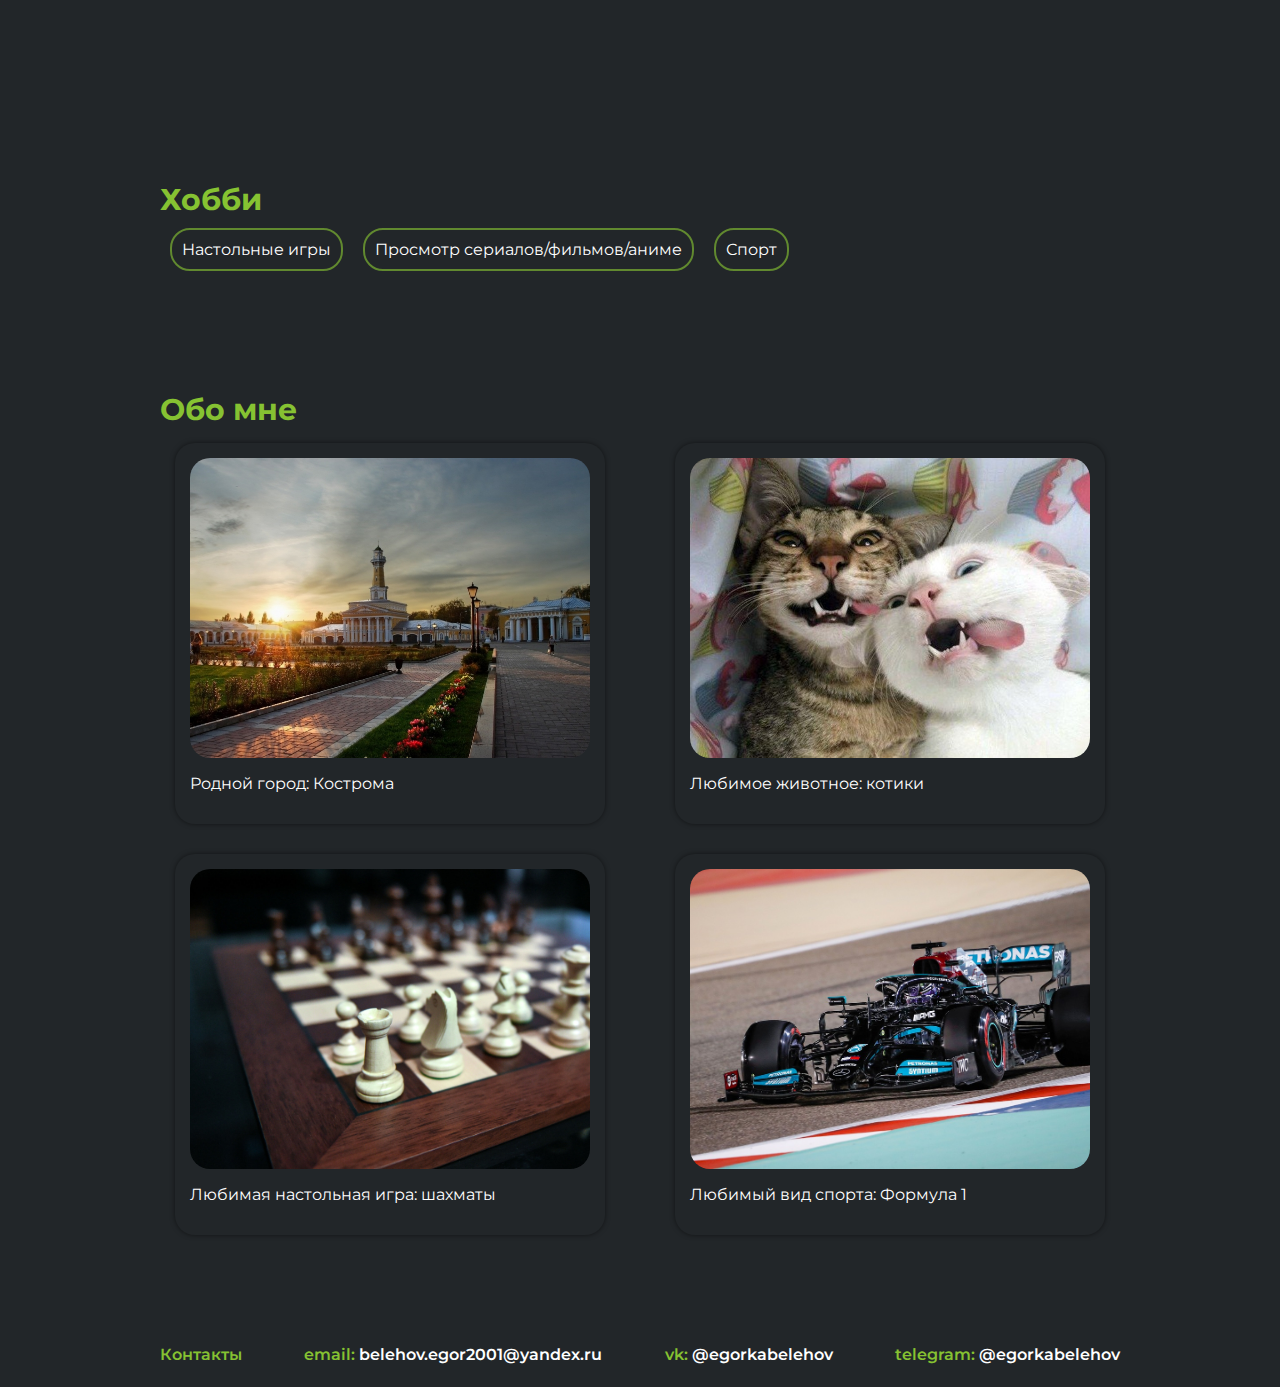
==== commit de9c5b44: "fix typo" ====
--- a/index.html
+++ b/index.html
@@ -108,7 +108,7 @@
 								Алгоритмы сжатия/изменений изображений
 								<ul>
 									<li>
-										Набор лабараторных работ, в ходе которых был реализован набор алгоритмов сжатия, обработки и сглаживания изображений, как чб так и цветных.
+										Набор лабораторных работ, в ходе которых был реализован набор алгоритмов сжатия, обработки и сглаживания изображений, как чб так и цветных.
 									</li>
 								</ul>
 							</li>
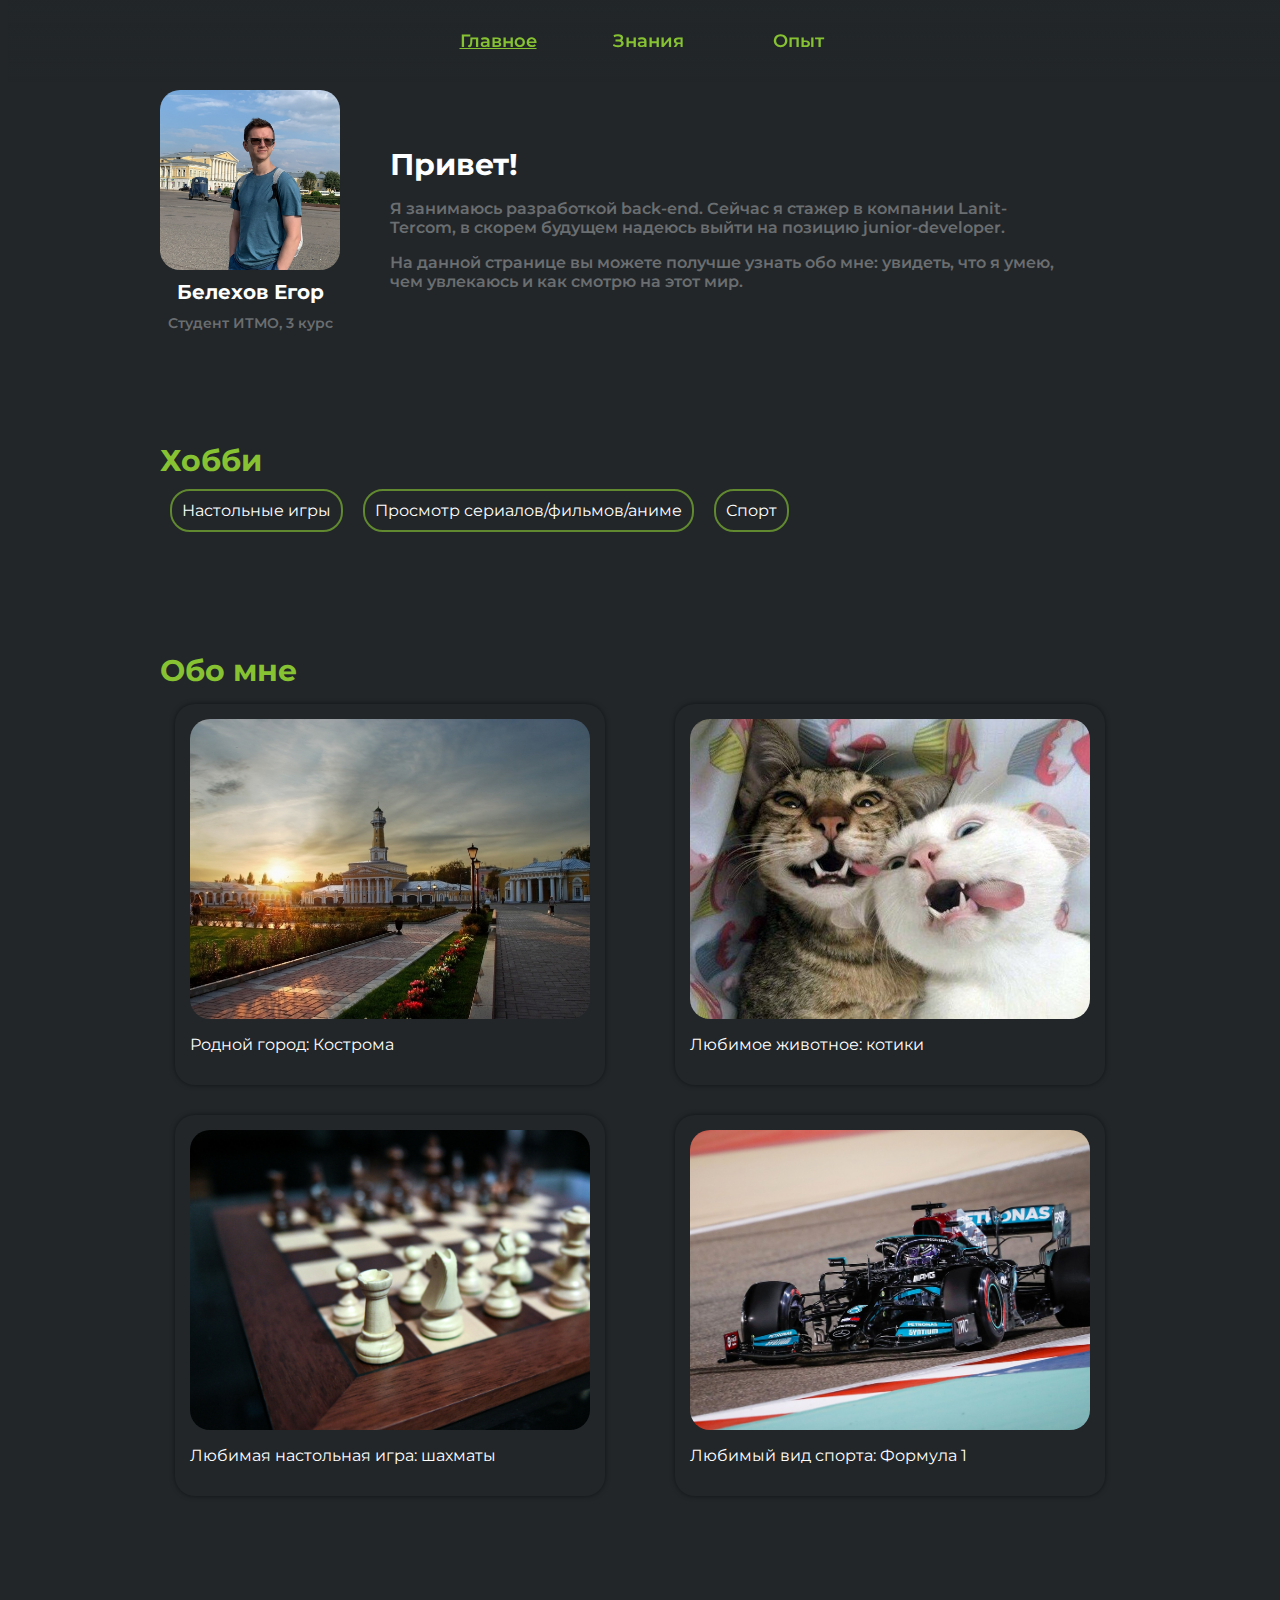
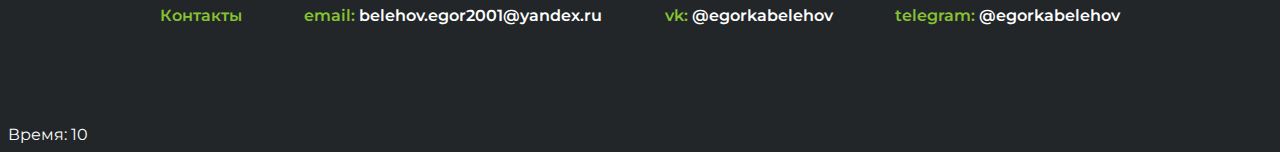
==== commit ffa809b2: "test" ====
--- a/index.html
+++ b/index.html
@@ -17,17 +17,14 @@
 		</style>
 	</head>
 	<body>
-		</header>
+		<header>
 			<div class="navigation">
 				<div class="navigation__row">
 					<div class="navigation__item">
 						<div class="navigation__tags">
-							<a class="navigation__tag" href="#main">Главное</a>
-							<a class="navigation__tag" href="#my_skills">Знания</a>
-							<a class="navigation__tag" href="#my_experience">Опыт</a>
-							<a class="navigation__tag" href="#my_edu">Образование</a>
-							<a class="navigation__tag" href="#my_hobby">Хобби</a>
-							<a class="navigation__tag" href="#about_me">Обо мне</a>
+							<a class="navigation__tag" id="main" href="#aboutme">Главное</a>
+							<a class="navigation__tag" id="knowledge" href="knowledge_page.html">Знания</a>
+							<a class="navigation__tag" id="experience" href="experience_page.html">Опыт</a>
 						</div>
 					</div>
 				</div>
@@ -35,7 +32,8 @@
 		</header>
 		<main>
 			<section class="block description">
-				<a class="anchor" name="main"></a>
+				<a class="anchor" name="aboutme"></a>
+				
 				<div class="description__text">
 					<div class="person-card">
 						<div class="person-card__image" style="background: url('Resources/me.jpg') center/cover no-repeat"></div>
@@ -45,114 +43,22 @@
 						</div>
 					</div>
 				</div>
+				
 				<div class="description__text">
-						<p class="description__title block__title light__text">Привет!</p>
-						<p class="block__subtitle dark__text">Я занимаюсь разработкой back-end. Сейчас я стажер в компании Lanit-Tercom, в скорем будущем надеюсь выйти на позицию junior-developer.</p>
-						<p class="block__subtitle dark__text">На данной странице вы можете получше узнать обо мне: увидеть, что я умею, чем увлекаюсь и как смотрю на этот мир.</p>
+					<p class="description__title block__title light__text">Привет!</p>
+					<p class="block__subtitle dark__text">Я занимаюсь разработкой back-end. Сейчас я стажер в компании Lanit-Tercom, в скорем будущем надеюсь выйти на позицию junior-developer.</p>
+					<p class="block__subtitle dark__text">На данной странице вы можете получше узнать обо мне: увидеть, что я умею, чем увлекаюсь и как смотрю на этот мир.</p>
 				</div>
-			</section>
 				
-			<section class="block skills" >
-				<a class="anchor" name="my_skills"></a>
-				<div class="block__title green__text">Знания</div>
-				<div class="skills__list">
-					<div class="skill light__text">C#</div>
-					<div class="skill light__text">.Net</div>
-					<div class="skill light__text">Entity Framework</div>
-					<div class="skill light__text">ASP.NET</div>
-					<div class="skill light__text">Rabbit MQ</div>
-					<div class="skill light__text">MassTransit</div>
-					<div class="skill light__text">Redis</div>
-					<div class="skill light__text">English B1+</div>
-				</div>
-			</section>
-				
-			<section class="block experience">
-				<a class="anchor" name="my_experience"></a>
-				<div class="block__title green__text">Опыт</div>
-				<ol>
-					<li>
-						<h4>Разработка back-end'а корпоративного портала.</h4>
-						<ul>
-							<li>
-								Микросервисная архитектура написанная на <b>C#</b>. В проекте в качестве брокера использовался <b>RabbitMQ</b> и <b>MassTransit</b>. 
-								Также использовался <b>Redis</b> для создания общего кэша для нескольких сервисов.
-							</li>
-						</ul>
-					</li>
-					<li>
-						<h4>Лабораторные работы/Проекты в университете</h4>
-						<ol>
-							<li>
-								Кубик-рубика
-								<ul>
-									<li>
-										Разработан алгорит сборки кубика рубика на <b>C++</b> - при вводе первоначального разположения граней, 
-										программа выведет набор операций, которые необходимо произвести для того, чтобы собрать кубик. 
-									</li>
-									<li>
-										Далее была реализована визуализация с использованием <b>OpenGl</b>. Был отрисован 3d кубик, с анимацией вращений граней. 
-										Грани можно крутить самому, а можно запустить алгоритм сборки и посмотреть как надо было делать.
-									</li>
-								</ul>
-							</li>
-							<li>
-								Игра жизнь
-								<ul>
-									<li>
-										Лабораторная работа, цель которой по заданной картинке, с первоначальным положением, провести эволюцию до конца или показать определенное число итераций.
-									</li>
-								</ul>
-							</li>
-							<li>
-								Алгоритмы сжатия/изменений изображений
-								<ul>
-									<li>
-										Набор лабораторных работ, в ходе которых был реализован набор алгоритмов сжатия, обработки и сглаживания изображений, как чб так и цветных.
-									</li>
-								</ul>
-							</li>
-						</ol>
-					</li>
-				</ol>
-			</section>
-
-			<section class="block education">
-				<a class="anchor" name="my_edu"></a>
-				<div class="block__title green__text">Образование</div>
-				<div class="education__table">
-					<div class="education__title-small">2019-н.в.</div>
-					<div class="education__subtitle">
-						Бакалавр,
-						<br>
-						Университет ИТМО,
-						<br>
-						Факультет «Информационные технологии и программирование»
-						<br>
-						Средний балл: 4.9
-					</div>
-					<div class="education__title-small">10.2020-12.2020.</div>
-					<div class="education__subtitle">
-						Тинькофф образование,
-						<br>
-						направление Scala.
-					</div>
-					<div class="education__title-small">02.2021-05.2021.</div>
-					<div class="education__subtitle">
-						Школа Lanit-Tercom,
-						<br>
-						Проект "Digital office", направление back-end.
-					</div>
-				</div>
 			</section>
 				
 			<section class="block hobbies" name="my_hobby">
 				<a class="anchor" name="my_hobby"></a>
 				<div class="block__title green__text">Хобби</div>
 					<div class="hobbies__list">
-						<div class="hobby light__text">Настольные игры</div>
-						<div class="hobby light__text">Просмотр сериалов/фильмов/аниме</div>
-						<div class="hobby light__text">Спорт</div>
+						<div class="hobbies__hobby light__text">Настольные игры</div>
+						<div class="hobbies__hobby light__text">Просмотр сериалов/фильмов/аниме</div>
+						<div class="hobbies__hobby light__text">Спорт</div>
 					</div>
 			</section>
 			
@@ -196,6 +102,8 @@
 					<span class="light__text">@egorkabelehov</span>
 				</div>
 			</div>
+			<div class="light__text" id="task4-2"></div>
 		</footer>
 	</body>
+	<script src="JS/main_script.js"></script>
 </html>--- a/CSS/outlines.css
+++ b/CSS/outlines.css
@@ -87,6 +87,15 @@
 	color: #86C232;
 	width: 150px;
 	text-align: center;
+	transition: 0.2s ease;
+}
+
+.navigation__tag:hover {
+	color: white;
+}
+
+.navigation__tag_selected {
+	text-decoration: underline;
 }
 
 .block {
@@ -173,7 +182,7 @@
 	align-items: center;
 }
 
-.skill {
+.skills__skill {
 	margin: 10px;
 	padding: 10px;
 	border-color: #61892F;
@@ -205,7 +214,7 @@
 	align-items: center;
 }
 
-.hobby {
+.hobbies__hobby {
 	margin: 10px;
 	padding: 10px;
 	border-color: #61892F;
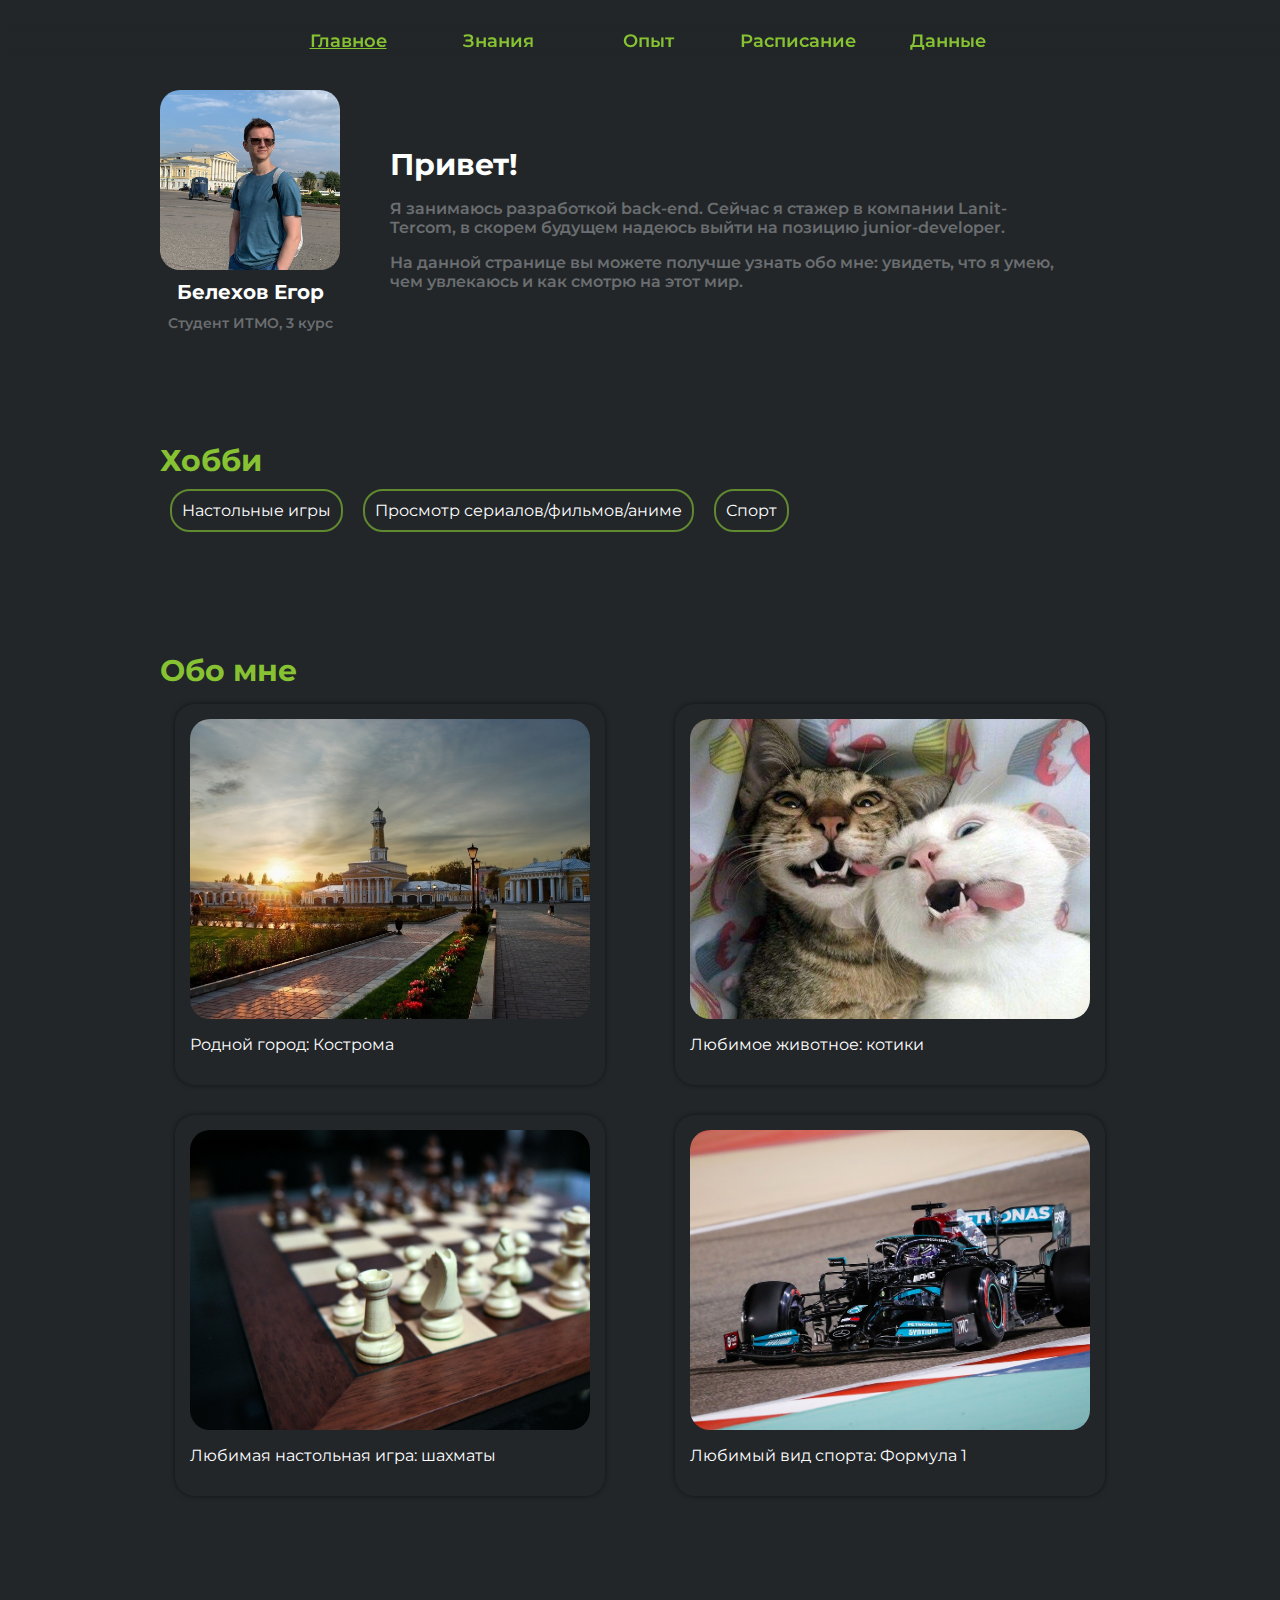
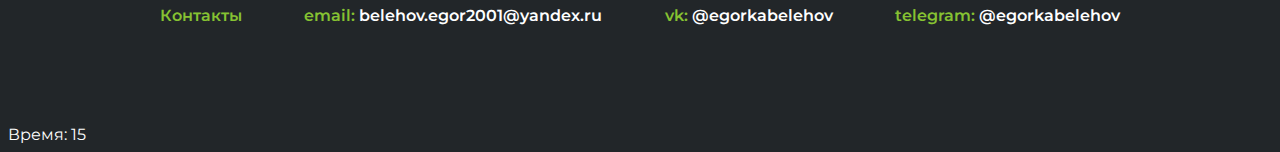
==== commit 620d3fb1: "fixes for pages" ====
--- a/index.html
+++ b/index.html
@@ -23,8 +23,10 @@
 					<div class="navigation__item">
 						<div class="navigation__tags">
 							<a class="navigation__tag" id="main" href="#aboutme">Главное</a>
-							<a class="navigation__tag" id="knowledge" href="knowledge_page.html">Знания</a>
-							<a class="navigation__tag" id="experience" href="experience_page.html">Опыт</a>
+							<a class="navigation__tag" id="knowledge" href="HTML\knowledge_page.html">Знания</a>
+							<a class="navigation__tag" id="experience" href="HTML\experience_page.html">Опыт</a>
+							<a class="navigation__tag" id="schedule" href="HTML\schedule.html">Расписание</a>
+							<a class="navigation__tag" id="data" href="HTML\data.html">Данные</a>
 						</div>
 					</div>
 				</div>
@@ -105,5 +107,5 @@
 			<div class="light__text" id="task4-2"></div>
 		</footer>
 	</body>
-	<script src="JS/main_script.js"></script>
+	<script src="../JS/main_script.js"></script>
 </html>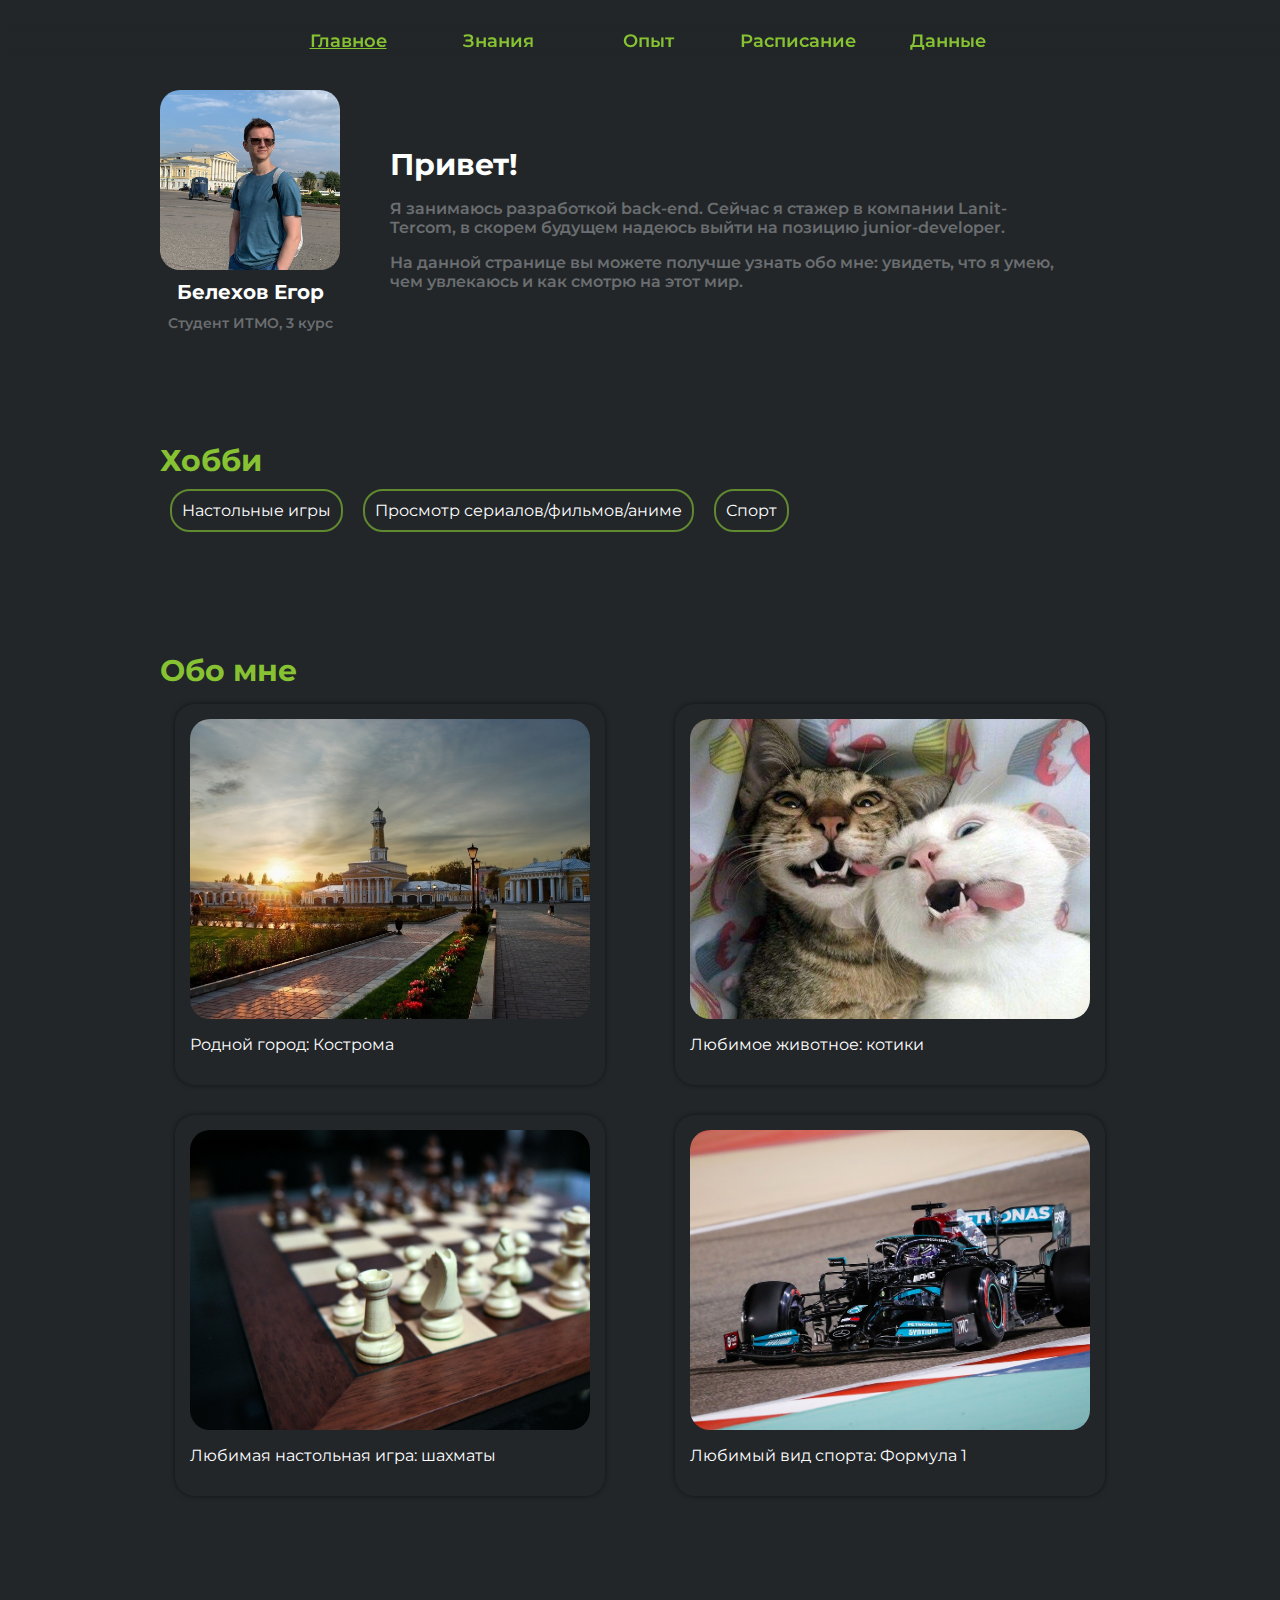
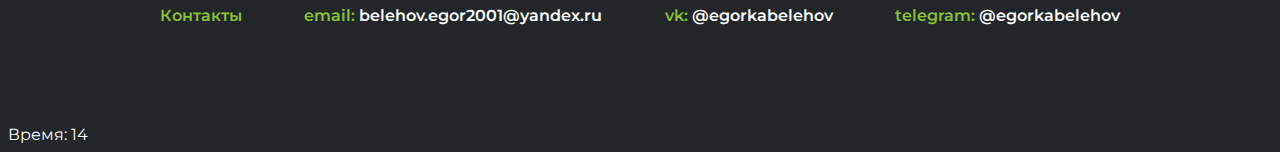
==== commit f3700ff6: "fix 3" ====
--- a/index.html
+++ b/index.html
@@ -23,10 +23,10 @@
 					<div class="navigation__item">
 						<div class="navigation__tags">
 							<a class="navigation__tag" id="main" href="#aboutme">Главное</a>
-							<a class="navigation__tag" id="knowledge" href="HTML\knowledge_page.html">Знания</a>
-							<a class="navigation__tag" id="experience" href="HTML\experience_page.html">Опыт</a>
-							<a class="navigation__tag" id="schedule" href="HTML\schedule.html">Расписание</a>
-							<a class="navigation__tag" id="data" href="HTML\data.html">Данные</a>
+							<a class="navigation__tag" id="knowledge" href="docs/knowledge_page.html">Знания</a>
+							<a class="navigation__tag" id="experience" href="docs/experience_page.html">Опыт</a>
+							<a class="navigation__tag" id="schedule" href="docs/schedule.html">Расписание</a>
+							<a class="navigation__tag" id="data" href="docs/data.html">Данные</a>
 						</div>
 					</div>
 				</div>
